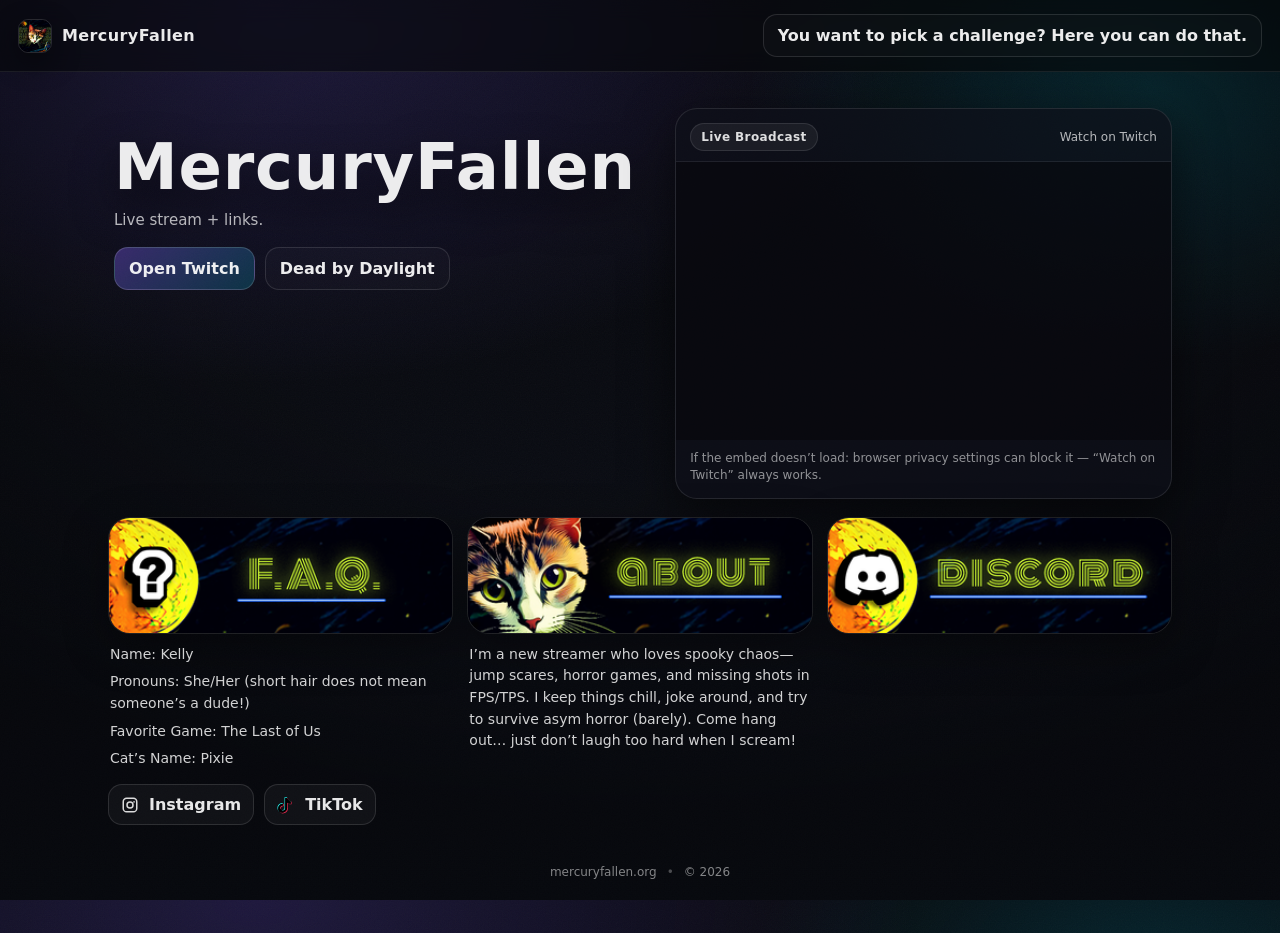
==== index.html @ 6730a462 "start :D" ====
<!doctype html>
<html lang="en">
<head>
  <link rel="canonical" href="https://mercuryfallen.org/">
  <meta charset="utf-8" />
  <meta name="viewport" content="width=device-width,initial-scale=1" />
  <meta name="description" content="MercuryFallen — stream + links" />
  <meta name="robots" content="index, follow" />
<meta property="og:title" content="MercuryFallen" />
<meta property="og:description" content="Live stream + links." />
<meta property="og:type" content="website" />
<meta property="og:url" content="https://mercuryfallen.org" />
<meta property="og:image" content="https://mercuryfallen.org/assets/icons/mercuryfallen_logo.png" />

<meta name="twitter:card" content="summary_large_image" />
<meta name="twitter:title" content="MercuryFallen" />
<meta name="twitter:description" content="Live stream + links." />
<meta name="twitter:image" content="https://mercuryfallen.org/assets/icons/mercuryfallen_logo.png" />
  <title>MercuryFallen</title>

  <link rel="icon" href="assets/icons/mercuryfallen_logo.png" />
  <link rel="stylesheet" href="./style.css" />
</head>

<body>
  <div class="bg">
    <div class="noise" aria-hidden="true"></div>
    <div class="vignette" aria-hidden="true"></div>
  </div>

  <header class="topbar">
    <a class="brand" href="/" aria-label="MercuryFallen home">
      <img class="brand__logo" src="assets/icons/mercuryfallen_logo.png" alt="MercuryFallen logo" />
      <span class="brand__text">MercuryFallen</span>
    </a>
    <a class="btn btn--ghost topbarChallengeBtn" href="/challenges/">
    You want to pick a challenge? Here you can do that.
  </a>
  </header>

  <main class="container">
    <section class="hero" id="live">
      <div class="hero__copy">
        <h1 class="title">MercuryFallen</h1>
        <p class="subtitle">Live stream + links.</p>

        <div class="cta">
          <a class="btn btn--primary" href="https://www.twitch.tv/mercuryfallen" target="_blank" rel="noreferrer">Open Twitch</a>
          <a class="btn btn--ghost" href="/deadbydaylight/">Dead by Daylight</a>
        </div>
      </div>

      <div class="hero__card">
        <div class="card__header">
          <span class="pill">Live Broadcast</span>
          <a class="card__link" href="https://www.twitch.tv/mercuryfallen" target="_blank" rel="noreferrer">Watch on Twitch</a>
        </div>

        <div class="player">
          <iframe
            id="twitchEmbed"
            title="MercuryFallen Twitch Stream"
            allowfullscreen
            scrolling="no"
            frameborder="0"
            allow="autoplay; fullscreen"
          ></iframe>
        </div>

        <p class="card__note">
          If the embed doesn’t load: browser privacy settings can block it — “Watch on Twitch” always works.
        </p>
      </div>
    </section>

    <section class="panelsWrap" id="links" aria-label="Panels">
    <!-- FAQ -->
    <div class="panelCard">
        <div class="panel">
        <img src="assets/icons/panel_faq.png" alt="FAQ" />
        </div>
        <div class="panelText">
        <p>Name: Kelly</p>
        <p>Pronouns: She/Her (short hair does not mean someone’s a dude!)</p>
        <p>Favorite Game: The Last of Us</p>
        <p>Cat’s Name: Pixie</p>
        </div>
    </div>

    <!-- ABOUT -->
    <div class="panelCard">
        <div class="panel">
        <img src="assets/icons/panel_about.png" alt="About" />
        </div>
        <div class="panelText">
        <p>I’m a new streamer who loves spooky chaos—jump scares, horror games, and missing shots in FPS/TPS. I keep things chill, joke around, and try to survive asym horror (barely). Come hang out… just don’t laugh too hard when I scream!</p>
        </div>
    </div>

    <!-- DISCORD -->
    <a class="panelCard panelCard--link" href="https://discord.gg/zFThbX8Hy7" target="_blank" rel="noreferrer" aria-label="Discord">
        <div class="panel">
        <img src="assets/icons/panel_discord.png" alt="Discord" />
        </div>
        <div class="panelText panelText--empty"></div>
    </a>
    </section>

      <!-- Socials under FAQ -->
      <div class="socialRow" aria-label="Social links">
        <a class="socialBtn" href="https://www.instagram.com/mercuryfallenlive" target="_blank" rel="noreferrer" aria-label="Instagram">
          <img src="assets/icons/instagram.svg" alt="" />
          <span>Instagram</span>
        </a>

        <a class="socialBtn" href="https://www.tiktok.com/@mercuryfallen" target="_blank" rel="noreferrer" aria-label="TikTok">
          <img src="assets/icons/tiktok.svg" alt="" />
          <span>TikTok</span>
        </a>
      </div>
    </section>

    <footer class="footer">
      <span>mercuryfallen.org</span>
      <span class="dot">•</span>
      <span>© <span id="year"></span></span>
    </footer>
  </main>

  <script src="script.js"></script>
  <script>
    document.getElementById("year").textContent = new Date().getFullYear();
  </script>
</body>
</html>
---- style.css ----
:root{
  --bg0: #07080c;
  --bg1: #0c0f18;
  --card: rgba(14, 16, 26, .72);
  --border: rgba(255,255,255,.10);
  --text: rgba(255,255,255,.92);
  --muted: rgba(255,255,255,.70);
  --muted2: rgba(255,255,255,.55);
  --shadow: 0 16px 50px rgba(0,0,0,.55);

  --radius-lg: 22px;
  --radius-md: 16px;

  --focus: rgba(255,255,255,.25);
}

*{ box-sizing: border-box; }
html,body{ height: 100%; }
body{
  margin:0;
  color: var(--text);
  font-family: ui-sans-serif, system-ui, -apple-system, Segoe UI, Roboto, Arial, "Apple Color Emoji","Segoe UI Emoji";
  background: radial-gradient(1200px 700px at 20% 0%, rgba(120,90,255,.20), transparent 55%),
              radial-gradient(900px 600px at 90% 10%, rgba(0,220,255,.14), transparent 45%),
              linear-gradient(180deg, var(--bg0), var(--bg1));
  overflow-x: hidden;
}

a{ color: inherit; text-decoration: none; }
a:focus-visible, button:focus-visible{
  outline: 2px solid var(--focus);
  outline-offset: 3px;
  border-radius: 10px;
}

.bg{ position: fixed; inset: 0; pointer-events:none; z-index:-1; }
.noise{
  position:absolute; inset:-20%;
  background-image: url("data:image/svg+xml,%3Csvg xmlns='http://www.w3.org/2000/svg' width='260' height='260'%3E%3Cfilter id='n'%3E%3CfeTurbulence type='fractalNoise' baseFrequency='.85' numOctaves='3' stitchTiles='stitch'/%3E%3C/filter%3E%3Crect width='260' height='260' filter='url(%23n)' opacity='.55'/%3E%3C/svg%3E");
  opacity: .06;
  transform: rotate(2deg);
}
.vignette{
  position:absolute; inset:0;
  background: radial-gradient(80% 65% at 50% 25%, transparent 40%, rgba(0,0,0,.55) 100%);
  opacity: .8;
}

.topbar{
  position: sticky;
  top: 0;
  z-index: 5;
  display:flex;
  justify-content: space-between;
  align-items:center;
  padding: 14px 18px;
  background: rgba(6,7,10,.58);
  border-bottom: 1px solid rgba(255,255,255,.08);
  backdrop-filter: blur(10px);
  -webkit-backdrop-filter: blur(10px);
}

.brand{
  display:flex;
  align-items:center;
  gap: 10px;
  min-width: 0;
}
.brand__logo{
  width: 34px;
  height: 34px;
  border-radius: 10px;
  object-fit: cover;
  box-shadow: 0 10px 28px rgba(0,0,0,.45);
  border: 1px solid rgba(255,255,255,.12);
}
.brand__text{
  font-weight: 800;
  letter-spacing: .4px;
  white-space: nowrap;
}

.nav{ display:flex; gap: 10px; }
.nav__link{
  padding: 8px 10px;
  border-radius: 12px;
  color: var(--muted);
  border: 1px solid transparent;
}
.nav__link:hover{
  color: var(--text);
  border-color: rgba(255,255,255,.10);
  background: rgba(255,255,255,.04);
}

.container{
  max-width: 1100px;
  margin: 0 auto;
  padding: 24px 18px 46px;
}

.hero{
  display:grid;
  grid-template-columns: 1.05fr .95fr;
  gap: 18px;
  padding-top: 12px;
  align-items: start;
}

.hero__copy{
  padding: 26px 6px;
}

.title{
  font-size: clamp(40px, 6vw, 64px);
  margin: 0 0 10px;
  line-height: 1.05;
  letter-spacing: .8px;
  text-shadow: 0 18px 44px rgba(0,0,0,.65);
}

.subtitle{
  margin: 0 0 18px;
  color: var(--muted);
  max-width: 44ch;
  font-size: 15px;
}

.cta{
  display:flex;
  gap: 10px;
  flex-wrap: wrap;
  margin-top: 8px;
}

.btn{
  display:inline-flex;
  align-items:center;
  justify-content:center;
  padding: 11px 14px;
  border-radius: 14px;
  border: 1px solid rgba(255,255,255,.12);
  background: rgba(255,255,255,.04);
  color: var(--text);
  font-weight: 700;
  transition: transform .12s ease, background .12s ease, border-color .12s ease;
}
.btn:hover{
  transform: translateY(-1px);
  background: rgba(255,255,255,.06);
  border-color: rgba(255,255,255,.16);
}
.btn--primary{
  background: linear-gradient(135deg, rgba(135,95,255,.35), rgba(0,220,255,.18));
  border-color: rgba(255,255,255,.16);
}
.btn--ghost{
  background: rgba(255,255,255,.02);
}

.hero__card{
  border-radius: var(--radius-lg);
  background: var(--card);
  border: 1px solid var(--border);
  box-shadow: var(--shadow);
  overflow:hidden;
}

.card__header{
  display:flex;
  justify-content: space-between;
  align-items:center;
  padding: 14px 14px 10px;
  border-bottom: 1px solid rgba(255,255,255,.08);
}

.pill{
  font-size: 12px;
  font-weight: 800;
  letter-spacing: .4px;
  padding: 6px 10px;
  border-radius: 999px;
  background: rgba(255,255,255,.06);
  border: 1px solid rgba(255,255,255,.10);
  color: rgba(255,255,255,.86);
}

.card__link{
  font-size: 12px;
  color: var(--muted);
}
.card__link:hover{ color: var(--text); }

.player{
  position: relative;
  width: 100%;
  aspect-ratio: 16 / 9;
  background: rgba(0,0,0,.35);
}

.player iframe{
  position:absolute;
  inset: 0;
  width: 100%;
  height: 100%;
}

.card__note{
  margin: 0;
  padding: 10px 14px 14px;
  color: var(--muted2);
  font-size: 12px;
  line-height: 1.4;
}

.links{
  margin-top: 26px;
  padding-top: 8px;
}

.sectionTitle{
  margin: 0 0 12px;
  font-size: 18px;
  letter-spacing: .4px;
}

.linkGrid{
  display:grid;
  grid-template-columns: repeat(3, minmax(0, 1fr));
  gap: 12px;
}

.linkCard{
  border-radius: var(--radius-md);
  background: rgba(255,255,255,.04);
  border: 1px solid rgba(255,255,255,.10);
  padding: 14px 14px 13px;
  transition: transform .12s ease, background .12s ease, border-color .12s ease;
}
.linkCard:hover{
  transform: translateY(-1px);
  background: rgba(255,255,255,.06);
  border-color: rgba(255,255,255,.14);
}
.linkCard__title{
  font-weight: 850;
  letter-spacing: .3px;
  margin-bottom: 4px;
}
.linkCard__sub{
  color: var(--muted);
  font-size: 13px;
}

.footer{
  display:flex;
  justify-content:center;
  gap: 10px;
  align-items:center;
  color: rgba(255,255,255,.50);
  font-size: 12px;
  padding: 22px 0 0;
}
.dot{ opacity: .55; }

@media (max-width: 980px){
  .hero{ grid-template-columns: 1fr; }
  .hero__copy{ padding: 18px 2px 0; }
  .linkGrid{ grid-template-columns: 1fr; }
}
/* ===== Panels ===== */
.panelsWrap{
  margin-top: 18px;
  display:grid;
  grid-template-columns: repeat(3, minmax(0, 1fr));
  gap: 14px;
}

.panel{
  border-radius: var(--radius-lg);
  overflow:hidden;
  border: 1px solid var(--border);
  background: rgba(0,0,0,.22);
  box-shadow: 0 14px 44px rgba(0,0,0,.35);
  transition: transform .14s ease, border-color .14s ease, filter .14s ease;
}

.panel img{
  width: 100%;
  height: auto;
  display:block;
}

.panel:hover{
  transform: translateY(-2px);
  border-color: rgba(255,255,255,.20);
  filter: brightness(1.03);
}

/* ===== Content blocks ===== */
.content{
  margin-top: 18px;
  padding: 18px 18px;
  border-radius: var(--radius-lg);
  border: 1px solid rgba(255,255,255,.10);
  background: rgba(12, 14, 22, .45);
  box-shadow: 0 16px 50px rgba(0,0,0,.25);
}

.bodyText{
  margin: 0;
  color: var(--muted);
  line-height: 1.65;
  max-width: 78ch;
}

/* ===== FAQ ===== */
.qa{
  border-top: 1px solid rgba(255,255,255,.10);
  padding-top: 10px;
  margin-top: 10px;
}

.qa summary{
  cursor: pointer;
  color: rgba(255,255,255,.90);
  font-weight: 750;
  letter-spacing: .2px;
}

.qa p{
  margin: 8px 0 0;
  color: var(--muted);
  line-height: 1.6;
}

/* ===== Social buttons (under FAQ) ===== */
.socialRow{
  margin-top: 14px;
  display:flex;
  gap: 10px;
  flex-wrap: wrap;
}

.socialBtn{
  display:inline-flex;
  align-items:center;
  gap: 10px;
  padding: 10px 12px;
  border-radius: 14px;
  border: 1px solid rgba(255,255,255,.12);
  background: rgba(255,255,255,.04);
  color: rgba(255,255,255,.90);
  font-weight: 750;
  transition: transform .12s ease, background .12s ease, border-color .12s ease;
}

.socialBtn img{
  width: 18px;
  height: 18px;
  opacity: .92;
}

.socialBtn:hover{
  transform: translateY(-1px);
  background: rgba(255,255,255,.07);
  border-color: rgba(255,255,255,.18);
}

/* ===== Footer ===== */
.footer{
  margin-top: 22px;
  padding: 18px 0 8px;
  display:flex;
  justify-content:center;
  gap: 10px;
  align-items:center;
  color: rgba(255,255,255,.50);
  font-size: 12px;
}

/* ===== Responsive ===== */
@media (max-width: 980px){
  .panelsWrap{ grid-template-columns: 1fr; }
}
/* ===== Panel cards with text (Twitch panel style) ===== */
.panelsWrap{
  margin-top: 18px;
  display:grid;
  grid-template-columns: repeat(3, minmax(0, 1fr));
  gap: 14px;
}

.panelCard{
  display:flex;
  flex-direction: column;
  gap: 10px;
}

.panelCard--link{
  cursor: pointer;
}

.panelText{
  color: rgba(255,255,255,.82);
  font-size: 14px;
  line-height: 1.55;
  padding: 0 2px;
}

.panelText p{
  margin: 0 0 6px;
}

.panelText p:last-child{
  margin-bottom: 0;
}

.panelText--empty{
  min-height: 1px;
}

/* Make the topbar cleaner without nav */
.topbar{
  justify-content: flex-start;
}

/* Responsive */
@media (max-width: 980px){
  .panelsWrap{ grid-template-columns: 1fr; }
}
.topbarChallengeBtn{
  margin-left: auto;
  white-space: nowrap;
}

@media (max-width: 980px){
  .topbar{
    gap: 10px;
    flex-wrap: wrap;
  }

  .topbarChallengeBtn{
    margin-left: 0;
    width: 100%;
    justify-content: center;
    white-space: normal;
    text-align: center;
  }
}
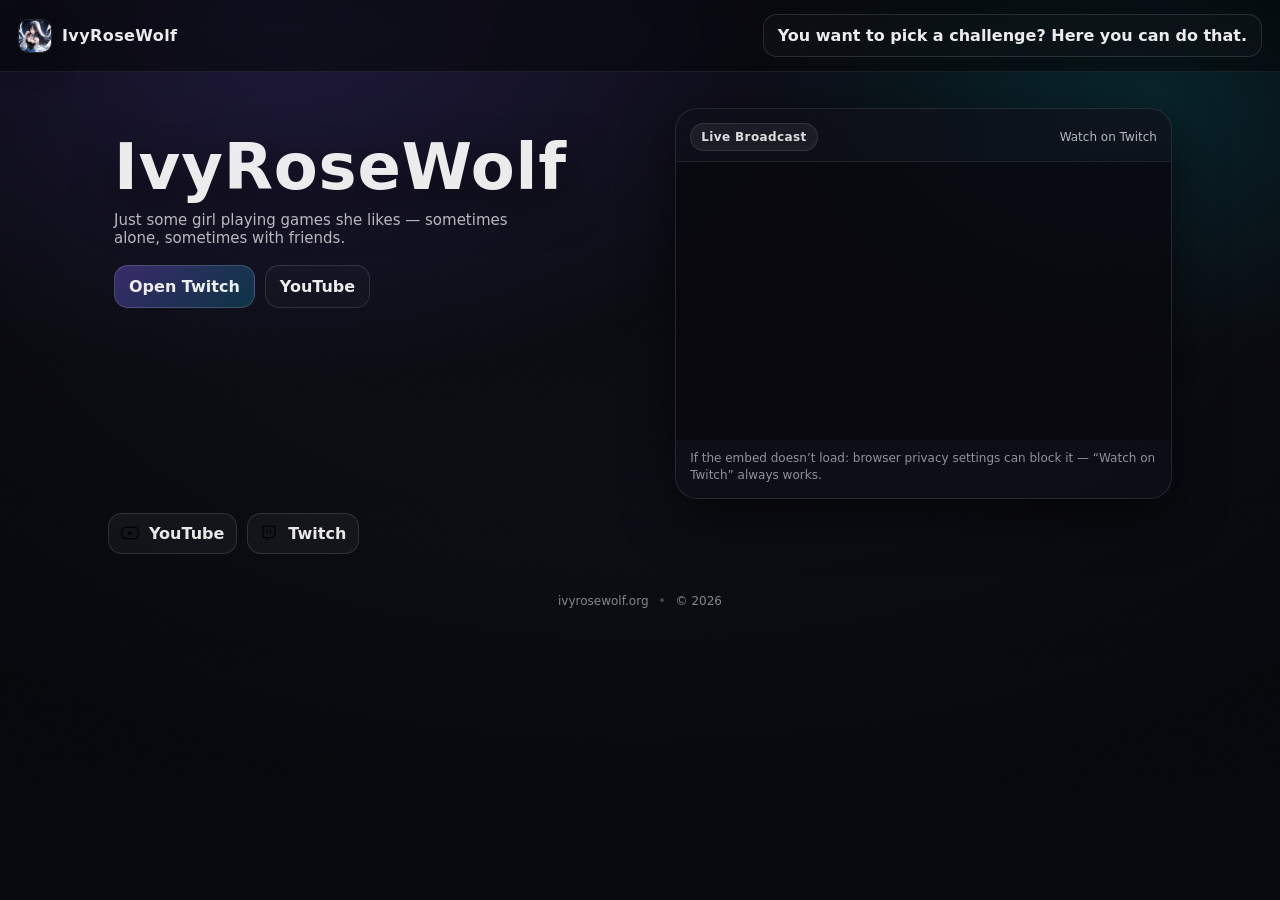
==== commit bae32250: "v0.0.1" ====
--- a/index.html
+++ b/index.html
@@ -1,24 +1,26 @@
 <!doctype html>
 <html lang="en">
 <head>
-  <link rel="canonical" href="https://mercuryfallen.org/">
+  <link rel="canonical" href="https://ivyrosewolf.org/">
   <meta charset="utf-8" />
   <meta name="viewport" content="width=device-width,initial-scale=1" />
-  <meta name="description" content="MercuryFallen — stream + links" />
+  <meta name="description" content="IvyRoseWolf — stream + links" />
   <meta name="robots" content="index, follow" />
-<meta property="og:title" content="MercuryFallen" />
-<meta property="og:description" content="Live stream + links." />
-<meta property="og:type" content="website" />
-<meta property="og:url" content="https://mercuryfallen.org" />
-<meta property="og:image" content="https://mercuryfallen.org/assets/icons/mercuryfallen_logo.png" />
 
-<meta name="twitter:card" content="summary_large_image" />
-<meta name="twitter:title" content="MercuryFallen" />
-<meta name="twitter:description" content="Live stream + links." />
-<meta name="twitter:image" content="https://mercuryfallen.org/assets/icons/mercuryfallen_logo.png" />
-  <title>MercuryFallen</title>
+  <meta property="og:title" content="IvyRoseWolf" />
+  <meta property="og:description" content="Live stream + links." />
+  <meta property="og:type" content="website" />
+  <meta property="og:url" content="https://ivyrosewolf.org/" />
+  <meta property="og:image" content="https://ivyrosewolf.org/assets/icons/ivy_logo.png" />
 
-  <link rel="icon" href="assets/icons/mercuryfallen_logo.png" />
+  <meta name="twitter:card" content="summary_large_image" />
+  <meta name="twitter:title" content="IvyRoseWolf" />
+  <meta name="twitter:description" content="Live stream + links." />
+  <meta name="twitter:image" content="https://ivyrosewolf.org/assets/icons/ivy_logo.png" />
+
+  <title>IvyRoseWolf</title>
+
+  <link rel="icon" href="assets/icons/ivy_logo.png" />
   <link rel="stylesheet" href="./style.css" />
 </head>
 
@@ -29,37 +31,38 @@
   </div>
 
   <header class="topbar">
-    <a class="brand" href="/" aria-label="MercuryFallen home">
-      <img class="brand__logo" src="assets/icons/mercuryfallen_logo.png" alt="MercuryFallen logo" />
-      <span class="brand__text">MercuryFallen</span>
+    <a class="brand" href="/" aria-label="IvyRoseWolf home">
+      <img class="brand__logo" src="assets/icons/ivy_logo.png" alt="IvyRoseWolf logo" />
+      <span class="brand__text">IvyRoseWolf</span>
     </a>
+
     <a class="btn btn--ghost topbarChallengeBtn" href="/challenges/">
-    You want to pick a challenge? Here you can do that.
-  </a>
+      You want to pick a challenge? Here you can do that.
+    </a>
   </header>
 
   <main class="container">
     <section class="hero" id="live">
       <div class="hero__copy">
-        <h1 class="title">MercuryFallen</h1>
-        <p class="subtitle">Live stream + links.</p>
+        <h1 class="title">IvyRoseWolf</h1>
+        <p class="subtitle">Just some girl playing games she likes — sometimes alone, sometimes with friends.</p>
 
         <div class="cta">
-          <a class="btn btn--primary" href="https://www.twitch.tv/mercuryfallen" target="_blank" rel="noreferrer">Open Twitch</a>
-          <a class="btn btn--ghost" href="/deadbydaylight/">Dead by Daylight</a>
+          <a class="btn btn--primary" href="https://www.twitch.tv/ivy_rose_wolf" target="_blank" rel="noreferrer">Open Twitch</a>
+          <a class="btn btn--ghost" href="https://www.youtube.com/channel/UCwQzS7hNbOVA6juaqU6e72A" target="_blank" rel="noreferrer">YouTube</a>
         </div>
       </div>
 
       <div class="hero__card">
         <div class="card__header">
           <span class="pill">Live Broadcast</span>
-          <a class="card__link" href="https://www.twitch.tv/mercuryfallen" target="_blank" rel="noreferrer">Watch on Twitch</a>
+          <a class="card__link" href="https://www.twitch.tv/ivy_rose_wolf" target="_blank" rel="noreferrer">Watch on Twitch</a>
         </div>
 
         <div class="player">
           <iframe
             id="twitchEmbed"
-            title="MercuryFallen Twitch Stream"
+            title="IvyRoseWolf Twitch Stream"
             allowfullscreen
             scrolling="no"
             frameborder="0"
@@ -73,55 +76,20 @@
       </div>
     </section>
 
-    <section class="panelsWrap" id="links" aria-label="Panels">
-    <!-- FAQ -->
-    <div class="panelCard">
-        <div class="panel">
-        <img src="assets/icons/panel_faq.png" alt="FAQ" />
-        </div>
-        <div class="panelText">
-        <p>Name: Kelly</p>
-        <p>Pronouns: She/Her (short hair does not mean someone’s a dude!)</p>
-        <p>Favorite Game: The Last of Us</p>
-        <p>Cat’s Name: Pixie</p>
-        </div>
+    <div class="socialRow" aria-label="Social links">
+      <a class="socialBtn" href="https://www.youtube.com/channel/UCwQzS7hNbOVA6juaqU6e72A" target="_blank" rel="noreferrer" aria-label="YouTube">
+        <img src="assets/icons/youtube.svg" alt="" />
+        <span>YouTube</span>
+      </a>
+
+      <a class="socialBtn" href="https://www.twitch.tv/ivy_rose_wolf" target="_blank" rel="noreferrer" aria-label="Twitch">
+        <img src="assets/icons/twitch.svg" alt="" />
+        <span>Twitch</span>
+      </a>
     </div>
 
-    <!-- ABOUT -->
-    <div class="panelCard">
-        <div class="panel">
-        <img src="assets/icons/panel_about.png" alt="About" />
-        </div>
-        <div class="panelText">
-        <p>I’m a new streamer who loves spooky chaos—jump scares, horror games, and missing shots in FPS/TPS. I keep things chill, joke around, and try to survive asym horror (barely). Come hang out… just don’t laugh too hard when I scream!</p>
-        </div>
-    </div>
-
-    <!-- DISCORD -->
-    <a class="panelCard panelCard--link" href="https://discord.gg/zFThbX8Hy7" target="_blank" rel="noreferrer" aria-label="Discord">
-        <div class="panel">
-        <img src="assets/icons/panel_discord.png" alt="Discord" />
-        </div>
-        <div class="panelText panelText--empty"></div>
-    </a>
-    </section>
-
-      <!-- Socials under FAQ -->
-      <div class="socialRow" aria-label="Social links">
-        <a class="socialBtn" href="https://www.instagram.com/mercuryfallenlive" target="_blank" rel="noreferrer" aria-label="Instagram">
-          <img src="assets/icons/instagram.svg" alt="" />
-          <span>Instagram</span>
-        </a>
-
-        <a class="socialBtn" href="https://www.tiktok.com/@mercuryfallen" target="_blank" rel="noreferrer" aria-label="TikTok">
-          <img src="assets/icons/tiktok.svg" alt="" />
-          <span>TikTok</span>
-        </a>
-      </div>
-    </section>
-
     <footer class="footer">
-      <span>mercuryfallen.org</span>
+      <span>ivyrosewolf.org</span>
       <span class="dot">•</span>
       <span>© <span id="year"></span></span>
     </footer>
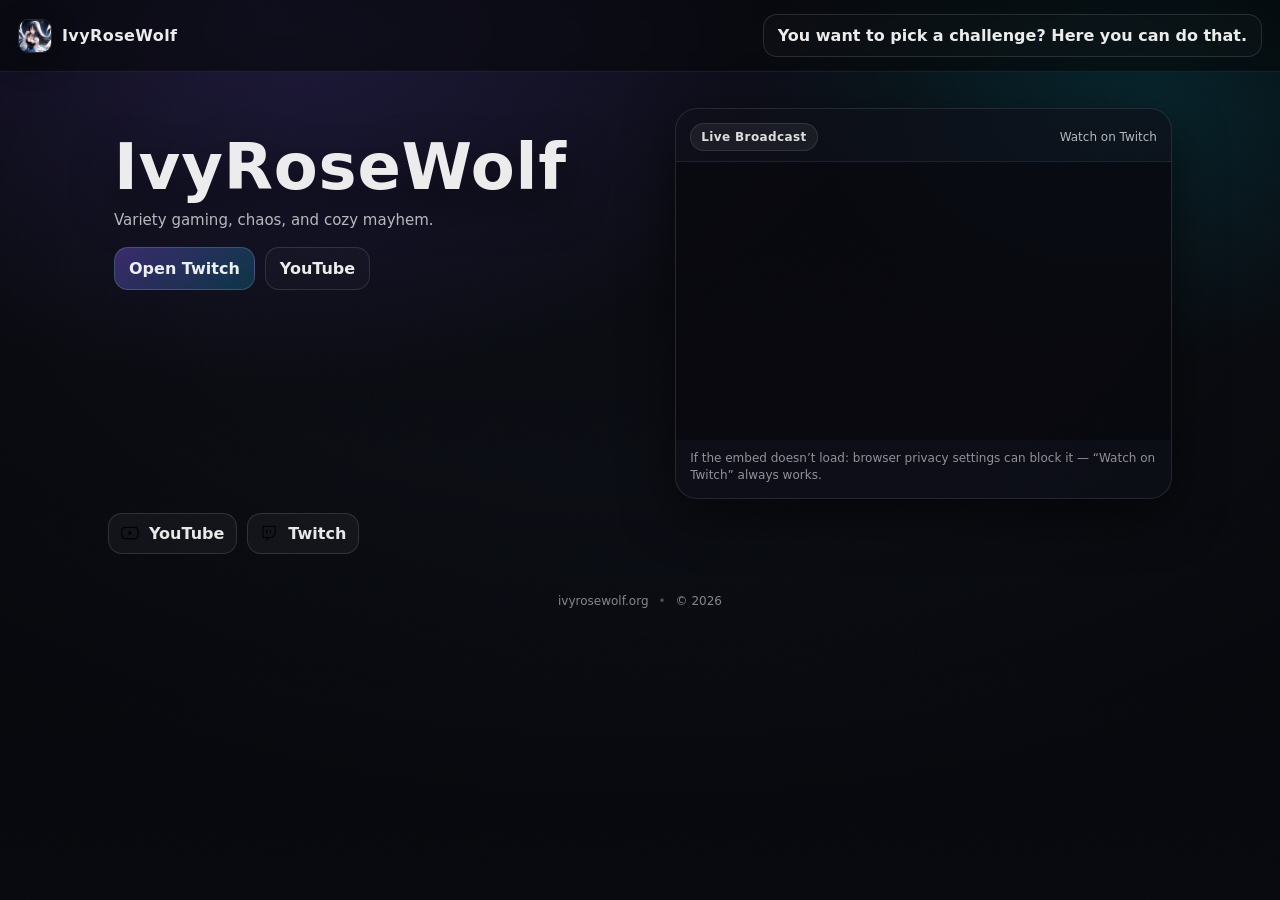
==== commit 711378e8: "1.0.2 Changed most if not all branding to be proper" ====
--- a/index.html
+++ b/index.html
@@ -8,15 +8,9 @@
   <meta name="robots" content="index, follow" />
 
   <meta property="og:title" content="IvyRoseWolf" />
-  <meta property="og:description" content="Live stream + links." />
   <meta property="og:type" content="website" />
   <meta property="og:url" content="https://ivyrosewolf.org/" />
   <meta property="og:image" content="https://ivyrosewolf.org/assets/icons/ivy_logo.png" />
-
-  <meta name="twitter:card" content="summary_large_image" />
-  <meta name="twitter:title" content="IvyRoseWolf" />
-  <meta name="twitter:description" content="Live stream + links." />
-  <meta name="twitter:image" content="https://ivyrosewolf.org/assets/icons/ivy_logo.png" />
 
   <title>IvyRoseWolf</title>
 
@@ -45,7 +39,7 @@
     <section class="hero" id="live">
       <div class="hero__copy">
         <h1 class="title">IvyRoseWolf</h1>
-        <p class="subtitle">Just some girl playing games she likes — sometimes alone, sometimes with friends.</p>
+        <p class="subtitle">Variety gaming, chaos, and cozy mayhem.</p>
 
         <div class="cta">
           <a class="btn btn--primary" href="https://www.twitch.tv/ivy_rose_wolf" target="_blank" rel="noreferrer">Open Twitch</a>
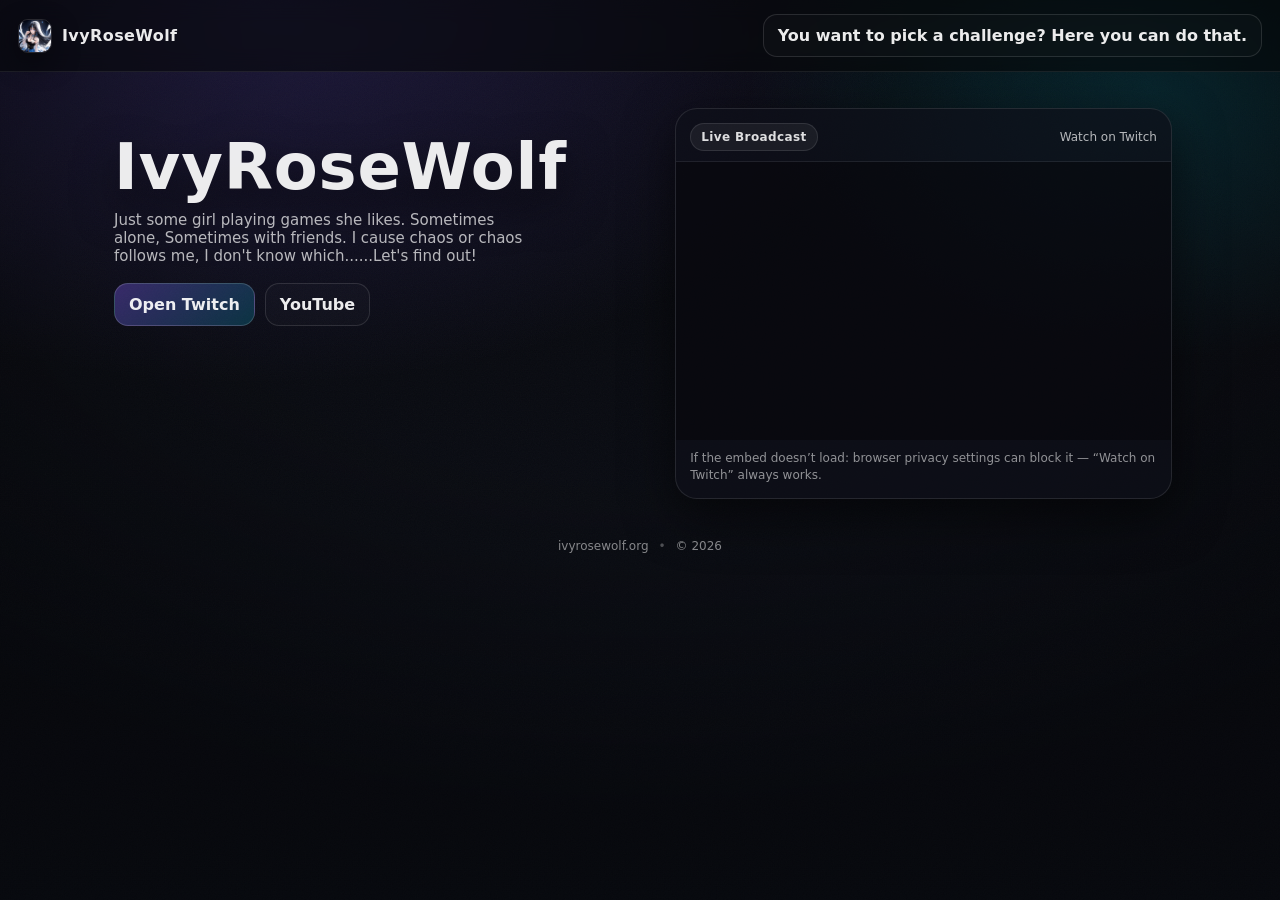
==== commit 3076c7a6: "update index.html" ====
--- a/index.html
+++ b/index.html
@@ -39,7 +39,7 @@
     <section class="hero" id="live">
       <div class="hero__copy">
         <h1 class="title">IvyRoseWolf</h1>
-        <p class="subtitle">Variety gaming, chaos, and cozy mayhem.</p>
+        <p class="subtitle">Just some girl playing games she likes. Sometimes alone, Sometimes with friends. I cause chaos or chaos follows me, I don't know which......Let's find out!</p>
 
         <div class="cta">
           <a class="btn btn--primary" href="https://www.twitch.tv/ivy_rose_wolf" target="_blank" rel="noreferrer">Open Twitch</a>
@@ -70,18 +70,6 @@
       </div>
     </section>
 
-    <div class="socialRow" aria-label="Social links">
-      <a class="socialBtn" href="https://www.youtube.com/channel/UCwQzS7hNbOVA6juaqU6e72A" target="_blank" rel="noreferrer" aria-label="YouTube">
-        <img src="assets/icons/youtube.svg" alt="" />
-        <span>YouTube</span>
-      </a>
-
-      <a class="socialBtn" href="https://www.twitch.tv/ivy_rose_wolf" target="_blank" rel="noreferrer" aria-label="Twitch">
-        <img src="assets/icons/twitch.svg" alt="" />
-        <span>Twitch</span>
-      </a>
-    </div>
-
     <footer class="footer">
       <span>ivyrosewolf.org</span>
       <span class="dot">•</span>
